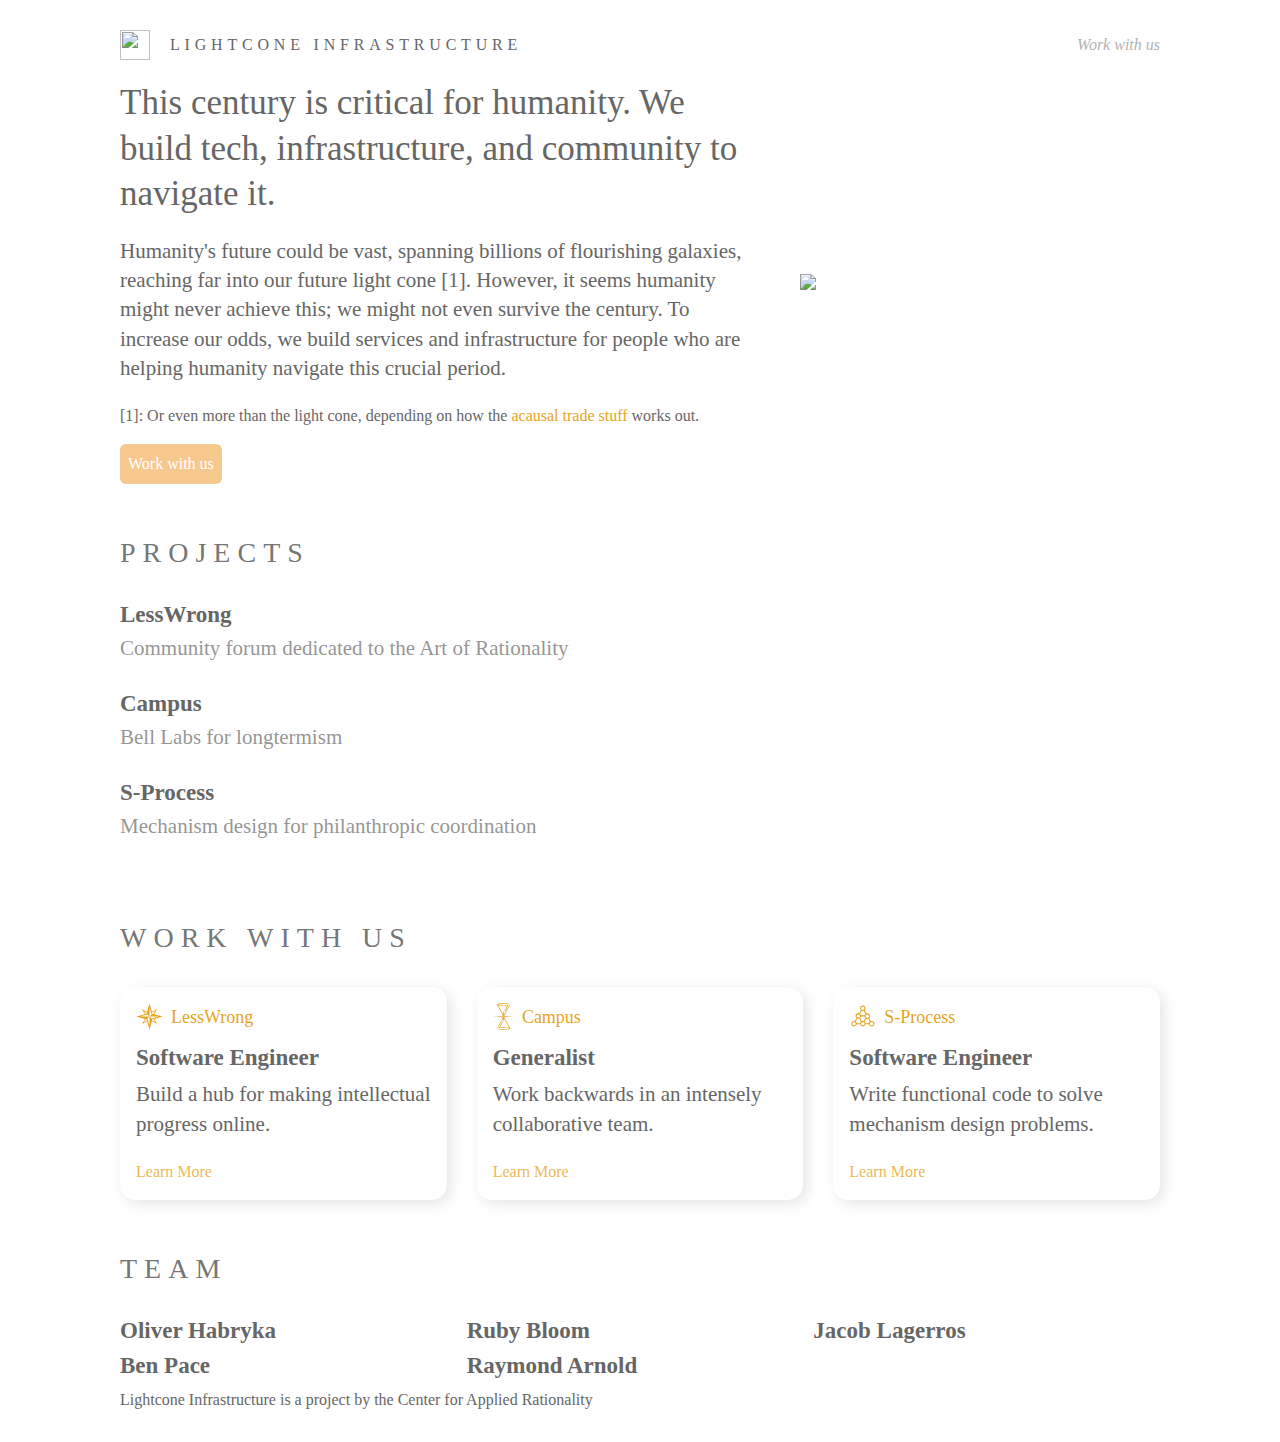
==== index.html @ 1fe07645 "Add hr" ====
<html>
  <head>
    <meta name="viewport" content="width=device-width, initial-scale=1">
    <link rel="stylesheet" href="reset.css">
    <link rel="stylesheet" href="styles.css">
    <link rel="preconnect" href="https://fonts.googleapis.com">
    <link rel="preconnect" href="https://fonts.gstatic.com" crossorigin>
    <link rel="stylesheet" href="https://use.typekit.net/tlf2euo.css">
    <link rel="shortcut icon" type="image/jpg" href="https://res.cloudinary.com/lesswrong-2-0/image/upload/a_90/v1629334277/Lightcone-02_stkgik.svg"/>
    <title>Lightcone Infrastructure</title>
  </head>
  <body>
    <div class="navbar">
      <a href="index.html" class="logo">
        <img class="logo-image" 
          src="https://res.cloudinary.com/lesswrong-2-0/image/upload/v1629334277/Lightcone-02_stkgik.svg"
        />
        <div>Lightcone Infrastructure</div>
      </a>
      <a href="https://airtable.com/shrdqS6JXok99f6EX" class="CTA-button-navbar">
        Work with us
      </a>
    </div>
    <div class="content-area">
      <section class="banner-section">
        <div class="left-section">
          <h1>
            This century is critical for humanity. We build tech, infrastructure, and community to navigate it.
          </h1>
          <p>
            Humanity's future could be vast, spanning billions of flourishing galaxies, reaching far into our future light cone [1]. However, it seems humanity might never achieve this; we might not even survive the century. To increase our odds, we build services and infrastructure for people who are helping humanity navigate this crucial period.
          </p>
          <aside>
            [1]: Or even more than the light cone, depending on how the <a class="linkstyle" href="https://www.lesswrong.com/tag/acausal-trade">acausal trade stuff</a> works out.
          </aside>
          <a href="https://airtable.com/shrdqS6JXok99f6EX" class="CTA-button-center">
            Work with us
          </a>
        </div>
        <div class="right-section">
          <img src="https://res.cloudinary.com/lesswrong-2-0/image/upload/v1629337707/Space_Colonization_Architecture5_e8uuty.png"/>
        </div>
      </section>
      <section class="projects">
        <h2>
          Projects
        </h2>
        <a href="https://www.lesswrong.com/about" class="project">
          <h3>LessWrong</h3>
          <p>Community forum dedicated to the Art of Rationality</p>
        </a>
        <div class="project">
          <h3>Campus</h3>
          <p>Bell Labs for longtermism</p>
        </div>
        <a href="http://survivalandflourishing.fund/" class="project">
          <h3>S-Process</h3>
          <p>Mechanism design for philanthropic coordination</p>
        </a>
      </section>
      <section class="work-with-us">
        <h2>
          Work with Us
        </h2>
        <div class="jobs">
          <a class="job" href="lesswrong-software.html">
            <h4>
              <svg version="1.1" x="0px" y="0px" viewBox="0 0 100 100"><g><path d="M29.1,29.2l6.4,11.6l4.3-0.8l0.8-4.3L29.1,29.2z M40.7,64.5l-0.8-4.3l-4.3-0.8L29.2,71L40.7,64.5z M70.9,70.9l-6.4-11.6l-4.3,0.8l-0.8,4.3L70.9,70.9z M64.4,40.8l6.4-11.6l-11.6,6.4l0.8,4.3L64.4,40.8z M67.4,58.8l10.8,19.4L58.8,67.4L50,98.8l-8.8-31.4L21.9,78.2l10.8-19.4L1.2,50.1l31.4-8.8L21.9,21.9l19.4,10.8L50,1.3l8.8,31.4l19.4-10.8L67.4,41.3L98.8,50L67.4,58.8zM57.7,57.8L83.5,50L50,50.1l7.7-7.7L50,16.6v33.5l-7.7-7.7l-25.8,7.7H50l-7.7,7.7L50,83.5V50.1L57.7,57.8z"></path></g></svg>
              LessWrong
            </h4>
            <h3>Software Engineer</h3>
            <p>Build a hub for making intellectual progress online.</p>
            <button>Learn More</button>
          </a>
          <a class="job" href="campus-generalist.html">
            <h4>
             <svg x="0px" y="0px" viewBox="0 0 158.1 201.2">
                <style type="text/css">
                    .st0{display:none;}
                    .st1{fill-rule:evenodd;clip-rule:evenodd;}
                    .st2{fill:none;}
                </style>
                <path class="st1" d="M79.1,100.6L131,8.5c-2.2,1-3.7,1.9-6.1,2.8L82.3,84.2l-3.3-29.7l-3.3,29.7L37.7,17.1c20.4,6,45.3,7,68,3.2
                    L85.6,56.7l2.7,5.9l27.5-48.9c-24.6,6.1-56.8,5.2-79.4-2c21.7-9,57.2-8.2,81.3-2.1l2-4.4C91.5-2.9,54-1.3,27.1,8.5"/>
                <polyline class="st1" points="158.1,100.6 86.2,97.8 103.9,82.8 82.4,94.8 79.1,100.6 "/>
                <polyline class="st1" points="0,100.6 72,97.8 54.3,82.8 75.8,94.8 79.1,100.6 "/>
                <path class="st1" d="M79.1,100.6l-51.9,92.1c2.2-1,3.7-1.9,6.1-2.8L75.8,117l3.3,29.7l3.3-29.7l38.1,67.1c-20.4-6-45.3-7-68-3.2
                    l20.1-36.5l-2.7-5.9l-27.5,48.9c24.6-6.1,56.8-5.2,79.4,2c-21.7,9-57.2,8.2-81.3,2.1l-2,4.4c28.3,8.1,65.8,6.5,92.6-3.4"/>
                <polyline class="st1" points="158.1,100.6 86.2,103.4 103.9,118.4 82.4,106.4 79.1,100.6 "/>
                <polyline class="st1" points="0,100.6 72,103.4 54.3,118.4 75.8,106.4 79.1,100.6 "/>
              </svg>
  
              Campus
            </h4>
            <h3>Generalist</h3>
            <p>Work backwards in an intensely collaborative team.</p>
            <button>Learn More</button>
          </a>
          <a class="job" href="s-process-developer.html">
            <h4>
              <svg viewBox="0 0 24 24" x="0px" y="0px">
                <g stroke="none" stroke-width="1" fill-rule="evenodd">
                    <g>
                        <path
                            d="M20.125,19.95 C19.298,19.95 18.625,19.277 18.625,18.45 C18.625,17.623 19.298,16.95 20.125,16.95 C20.952,16.95 21.625,17.623 21.625,18.45 C21.625,19.277 20.952,19.95 20.125,19.95 L20.125,19.95 Z M17.671,17.991 L14.749,17.991 C14.651,17.412 14.354,16.906 13.93,16.535 L15.362,14.03 C15.639,14.135 15.936,14.2 16.25,14.2 C16.555,14.2 16.845,14.137 17.115,14.036 L18.541,16.532 C18.099,16.898 17.781,17.405 17.671,17.991 L17.671,17.991 Z M12.292,19.908 C11.464,19.908 10.792,19.235 10.792,18.408 C10.792,17.581 11.464,16.908 12.292,16.908 C13.119,16.908 13.792,17.581 13.792,18.408 C13.792,19.235 13.119,19.908 12.292,19.908 L12.292,19.908 Z M9.834,17.991 L6.954,17.991 C6.836,17.359 6.478,16.816 5.981,16.447 L7.47,13.841 C7.729,13.932 8.002,13.991 8.292,13.991 C8.547,13.991 8.788,13.941 9.02,13.87 L10.578,16.597 C10.193,16.961 9.926,17.445 9.834,17.991 L9.834,17.991 Z M4.5,19.95 C3.673,19.95 3,19.277 3,18.45 C3,17.623 3.673,16.95 4.5,16.95 C5.327,16.95 6,17.623 6,18.45 C6,19.277 5.327,19.95 4.5,19.95 L4.5,19.95 Z M8.292,9.99100005 C9.119,9.99100005 9.792,10.664 9.792,11.491 C9.792,12.318 9.119,12.991 8.292,12.991 C7.464,12.991 6.792,12.318 6.792,11.491 C6.792,10.664 7.464,9.99100005 8.292,9.99100005 L8.292,9.99100005 Z M11.368,7.01900005 C11.655,7.13300005 11.965,7.20000005 12.292,7.20000005 C12.584,7.20000005 12.861,7.14000005 13.122,7.04700005 L14.678,9.77200005 C14.295,10.085 14.01,10.505 13.865,10.991 L10.741,10.991 C10.627,10.431 10.318,9.94800005 9.898,9.59200005 L11.368,7.01900005 Z M12.292,3.20000005 C13.119,3.20000005 13.792,3.87300005 13.792,4.70000005 C13.792,5.52700005 13.119,6.20000005 12.292,6.20000005 C11.464,6.20000005 10.792,5.52700005 10.792,4.70000005 C10.792,3.87300005 11.464,3.20000005 12.292,3.20000005 L12.292,3.20000005 Z M12.292,15.908 C11.987,15.908 11.699,15.971 11.43,16.07 L9.898,13.39 C10.318,13.034 10.627,12.551 10.741,11.991 L13.779,11.991 C13.849,12.578 14.112,13.104 14.516,13.494 L13.06,16.042 C12.817,15.962 12.561,15.908 12.292,15.908 L12.292,15.908 Z M17.75,11.7 C17.75,12.527 17.077,13.2 16.25,13.2 C15.423,13.2 14.75,12.527 14.75,11.7 C14.75,10.873 15.423,10.2 16.25,10.2 C17.077,10.2 17.75,10.873 17.75,11.7 L17.75,11.7 Z M20.125,15.95 C19.88,15.95 19.649,15.996 19.425,16.062 L17.966,13.509 C18.446,13.053 18.75,12.413 18.75,11.7 C18.75,10.321 17.628,9.20000005 16.25,9.20000005 C16.011,9.20000005 15.784,9.24400005 15.565,9.30700005 L13.979,6.53200005 C14.475,6.07500005 14.792,5.42600005 14.792,4.70000005 C14.792,3.32100005 13.67,2.20000005 12.292,2.20000005 C10.913,2.20000005 9.792,3.32100005 9.792,4.70000005 C9.792,5.39200005 10.074,6.01800005 10.529,6.47100005 L9.02,9.11200005 C8.788,9.04100005 8.547,8.99100005 8.292,8.99100005 C6.913,8.99100005 5.792,10.112 5.792,11.491 C5.792,12.221 6.111,12.872 6.611,13.329 L5.072,16.022 C4.887,15.979 4.697,15.95 4.5,15.95 C3.122,15.95 2,17.071 2,18.45 C2,19.829 3.122,20.95 4.5,20.95 C5.692,20.95 6.689,20.11 6.937,18.991 L9.867,18.991 C10.131,20.088 11.115,20.908 12.292,20.908 C13.468,20.908 14.452,20.088 14.716,18.991 L17.688,18.991 C17.936,20.11 18.933,20.95 20.125,20.95 C21.503,20.95 22.625,19.829 22.625,18.45 C22.625,17.071 21.503,15.95 20.125,15.95 L20.125,15.95 Z" />
                    </g>
                </g>
            </svg>
              S-Process
            </h4>
            <h3>Software Engineer</h3>
            <p>Write functional code to solve mechanism design problems.</p>
            <button>Learn More</button>
          </a>
          
        </div>
      </section>
      <section class="team">
        <h2> Team </h2>
        <div class="team-members">
          <div class="member">
            <h3>
              Oliver Habryka
            </h3>
          </div>
          <div class="member">
            <h3>
              Ruby Bloom
            </h3>
          </div>
          <div class="member">
            <h3>
              Jacob Lagerros
            </h3>
          </div>
          <div class="member">
            <h3>
              Ben Pace
            </h3>
          </div>
          <div class="member">
            <h3>
              Raymond Arnold
            </h3>
          </div>
        </div>
      </section>
      </hr>
      <section>
        Lightcone Infrastructure is a project by the <a href="http://www.rationality.org">Center for Applied Rationality</a>
      </section>
    </div>
  </body>
</html>
---- styles.css ----
body {
    font-family: verdigris-mvb-pro-text, serif;
    max-width: 1100px;
    padding: 30px;
    margin-left: auto;
    margin-right: auto;
    color: #666666;
}

a {
    text-decoration: none;
    color: inherit;
}

a:hover {
    opacity: 50%;
}

.linkstyle {
    color: hsl(40deg 79% 52%);
}

p, li {
    font-family: verdigris-mvb-pro-text, serif;
    font-size: 21px;
    line-height: 1.4;
    margin-bottom: 1em;
}

li {
    margin-bottom: 0.3em;
}

aside {
    font-size: 16px;
}

p a {
    color: #ebba57
}

.navbar {
    display: flex;
    flex-direction: row;
    justify-content: space-between;
    margin-bottom: 20px;
    align-items: center;
    gap: 40px;
    flex-wrap: wrap;
    /* flex-wrap: wrap; */
}
.logo {
    display:flex;
    /* align-content: center; */
    align-items: center;
    gap: 20px;
    text-transform: uppercase;
    letter-spacing: 0.3em;
}
.logo-image {
/*     transform: rotate(90deg); */
    width: 30px
}
.CTA-button-navbar {
    background: none;
    border: 0px;
    opacity: 50%;
    font-style: italic;
    display: inline-block;
    flex-shrink: 0;
}

@media (max-width: 650px) { 
    .CTA-button-navbar {
        display: none;     
    }   
}

.CTA-button-center {
    display: inline-block;
    background: hsl(33deg 88% 53%);
    border: 0px solid;
    opacity: 50%;
    /* font-style: italic; */
    padding: 8px;
    border-radius: 6px;
    margin-top: 16px;
    color: white;
}

.banner-section {
    display: flex;
    row-gap: 12px;
    column-gap: 50px;
    /* flex-flow: row wrap; */
    align-items: center;
    flex-wrap: wrap-reverse;
    /* align-content: center; */
    /* justify-items: center; */
    justify-content: center;
}
.left-section {
    /* width: 60%; */
    /* padding-top: 50px; */
    flex: 3.5;
    min-width: 300px;
}

h1 {
    font-size: 35px;
    margin-bottom: 20px;
    line-height: 1.3;
    font-weight: 300;
    /* color: rgba(50,50,50); */
}
.right-section {
    /* width: 40%; */
    /* max-width: 300px; */
    justify-self: center;
    align-self: center;
    flex: 2;
    min-width: 300px;
    max-width: 400px;
}

h2 {
    font-family: verdigris-mvb-pro-text, serif;
    font-size: 28px;
    line-height: 38px;
    letter-spacing: 0.25em;
    text-transform: uppercase;
    color: rgb(80 80 80 / 80%);
    margin-bottom: 30px;
    margin-top: 50px;
    font-weight: 300;
}

h3 {
    font-family: verdigris-mvb-pro-text, serif;
    font-style: normal;
    font-weight: bold;
    font-size: 23px;
    line-height: 25px;
    color: #666666;
    margin-bottom: 10px;
}

.project p {
    font-family: verdigris-mvb-pro-text, serif;
    font-style: normal;
    font-weight: normal;
    font-size: 21px;
    line-height: 22px;
    color: rgba(102, 102, 102, 0.7);
}

.project {
    margin-bottom: 32px;
    display: block;
}

.content-area {
    display: flex;
    flex-direction: column;
    /* gap: 60px; */
}

.job {
    display: block;
    padding: 16px;
    background: #FFFFFF;
    box-shadow: 4px 4px 13px rgba(0, 0, 0, 0.1);
    border-radius: 15px;
    /* max-width: 300px; */
    min-width: 300px;
    flex: 1;
}

.jobs {
    display: flex;
    gap: 30px;
    flex-wrap: wrap;
}

h4 {
    font-family: verdigris-mvb-pro-text, serif;
    font-style: normal;
    font-weight: normal;
    font-size: 18px;
    line-height: 22px;
    color: hsl(40deg 79% 52%);
    margin-bottom: 15px;
    fill: hsl(40deg 79% 52%);
}

.job button {
    border: 0px;
    background: none;
    color: #ebba57;
    padding: 0px;
}

.job svg, .job img {
    height: 1.5em;
    margin-right: 8px
}

.job h4 {
    display: flex;
    align-items: center;
}

.job-posting {
    max-width: 700px;
    margin-left: auto;
    margin-right: auto;
}

.job-posting h1 {
    margin-top: 50px;
}

.team-members {
    display: grid;
    grid-template-columns: repeat(auto-fill,minmax(300px, 1fr));
}

.member {
    /* width: 250px; */
    max-width: 320px;
    min-width: 250px;
    flex: 1;
    display: block;
}
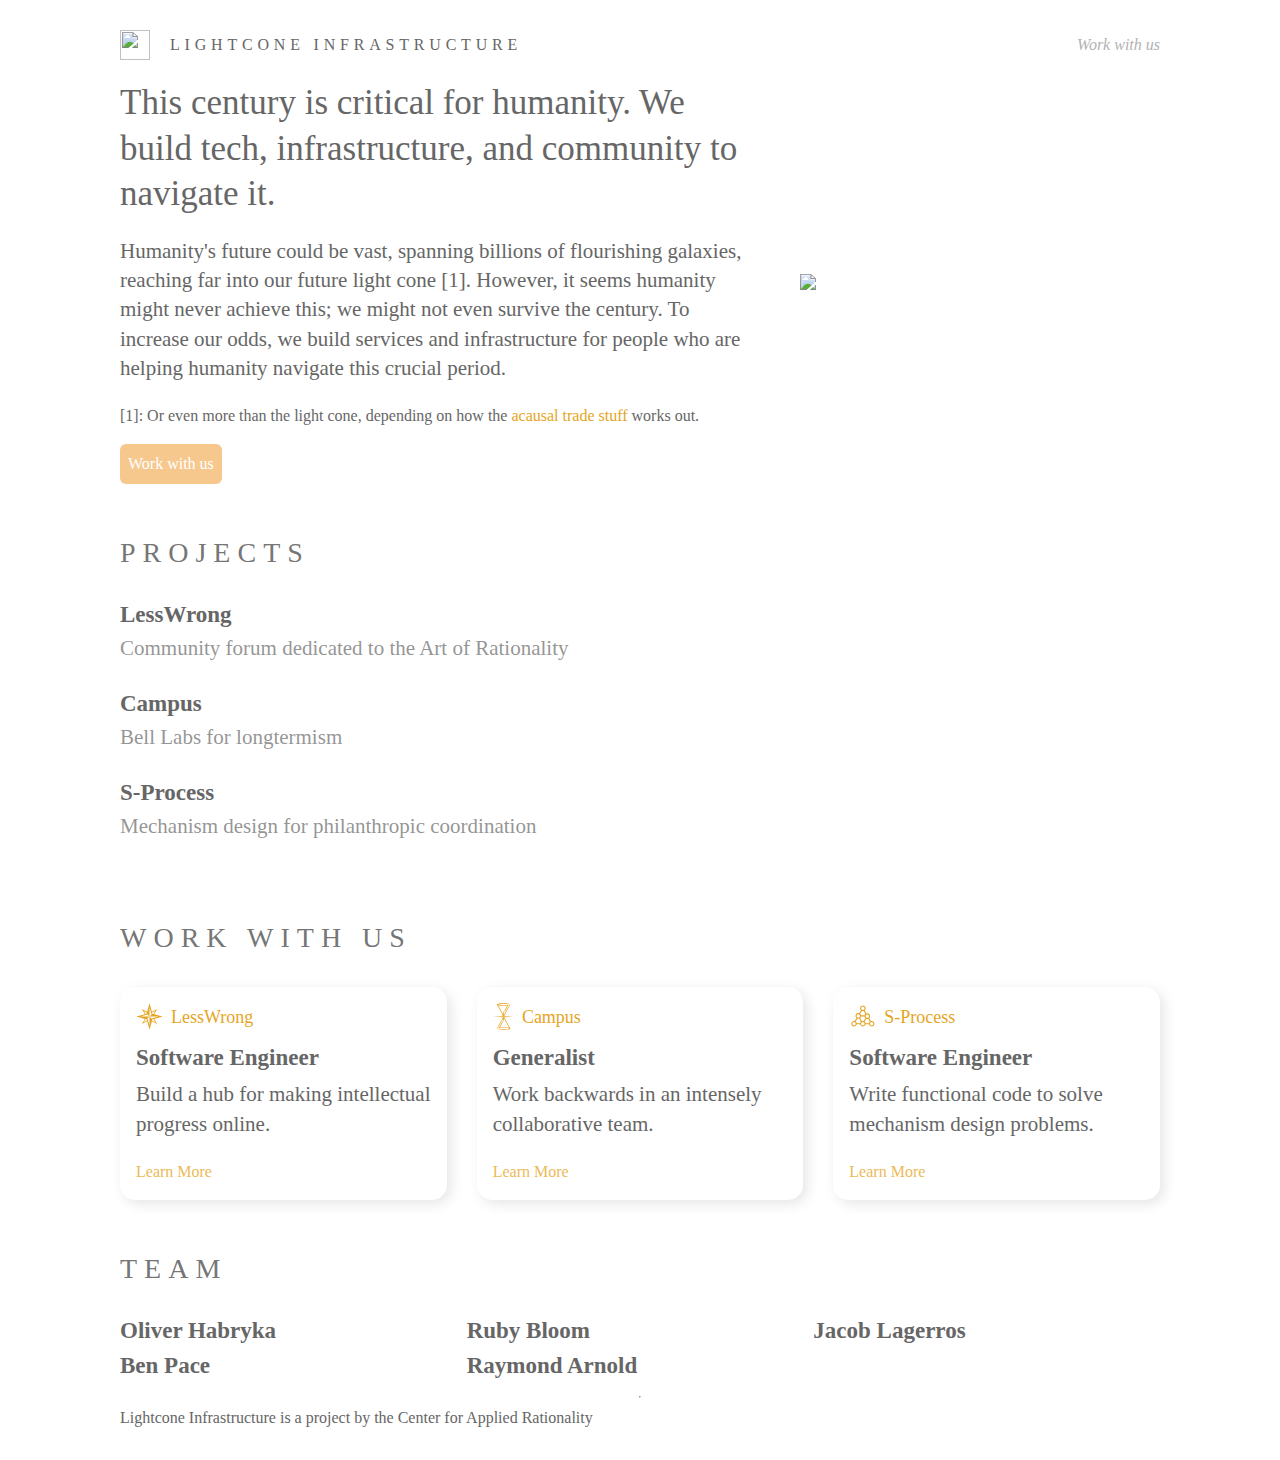
==== commit b0665f2e: "Fix <hr> element" ====
--- a/index.html
+++ b/index.html
@@ -145,7 +145,7 @@
           </div>
         </div>
       </section>
-      </hr>
+      <hr></hr>
       <section>
         Lightcone Infrastructure is a project by the <a href="http://www.rationality.org">Center for Applied Rationality</a>
       </section>
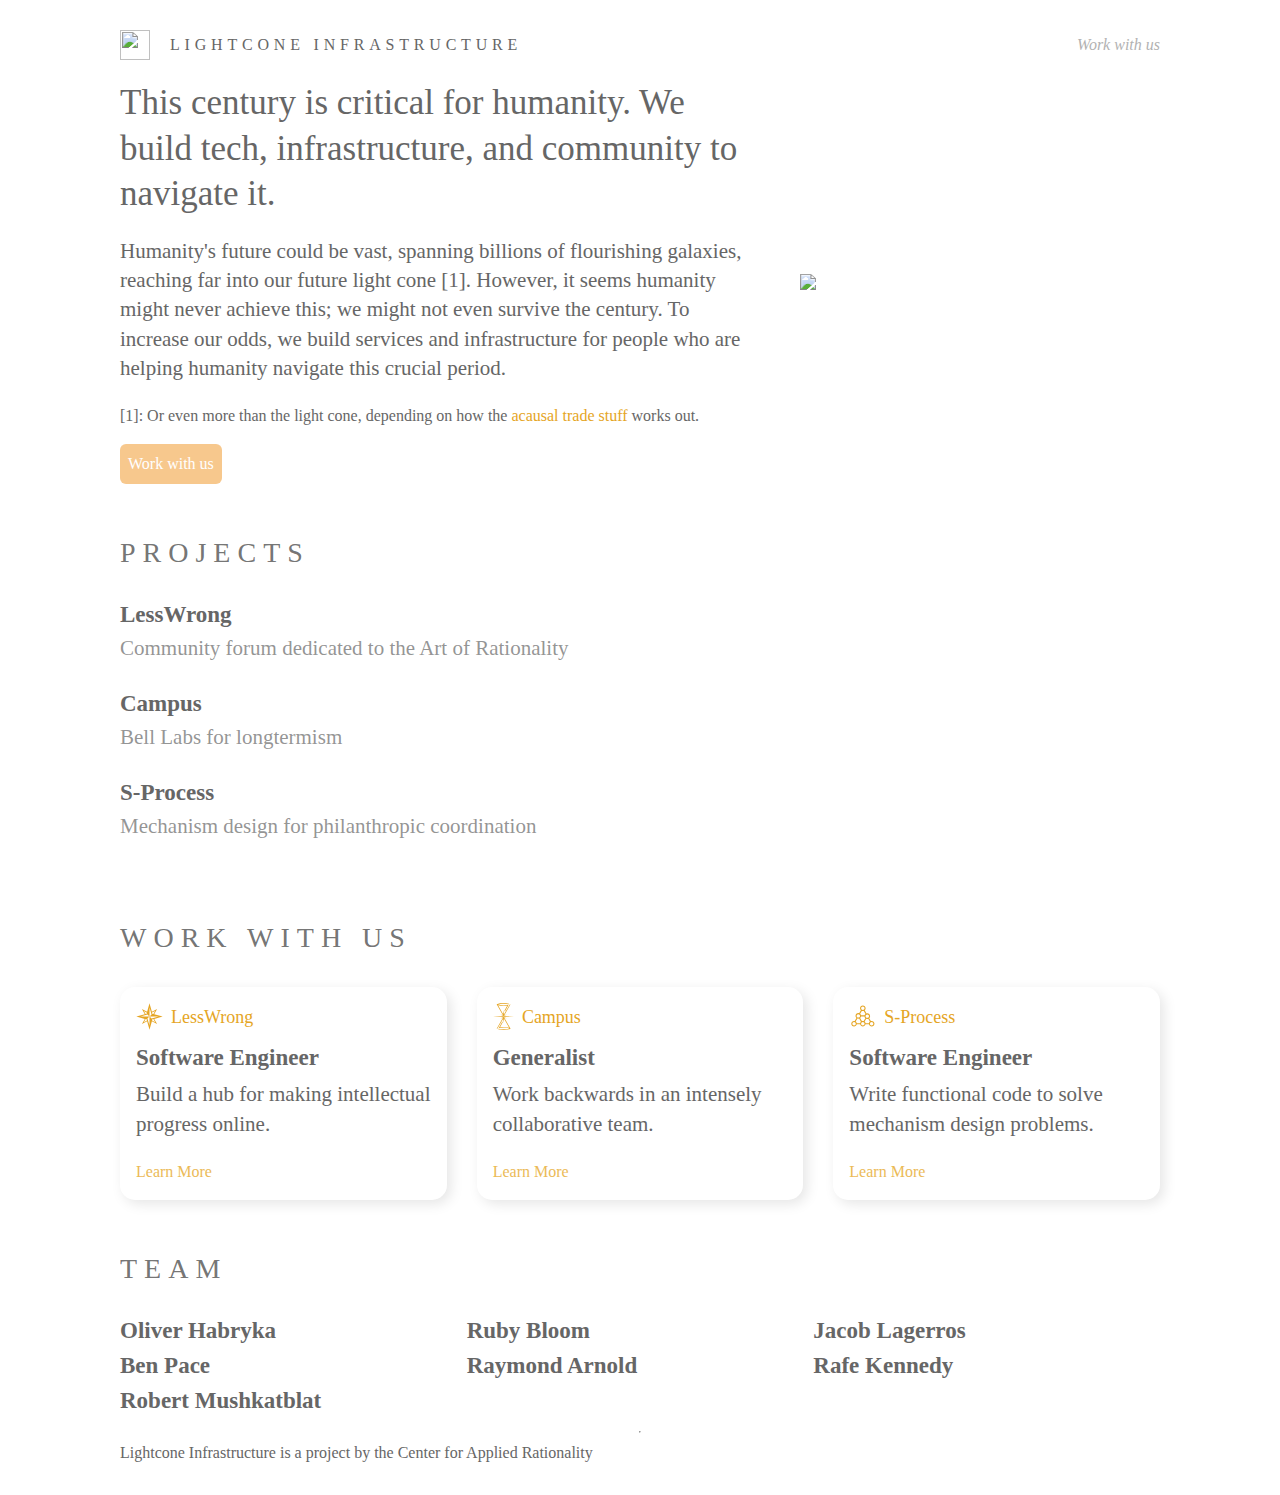
==== commit d88d861a: "Add Rafe + Robert" ====
--- a/index.html
+++ b/index.html
@@ -143,6 +143,16 @@
               Raymond Arnold
             </h3>
           </div>
+          <div class="member">
+            <h3>
+              Rafe Kennedy
+            </h3>
+          </div>
+          <div class="member">
+            <h3>
+              Robert Mushkatblat
+            </h3>
+          </div>
         </div>
       </section>
       <hr></hr>
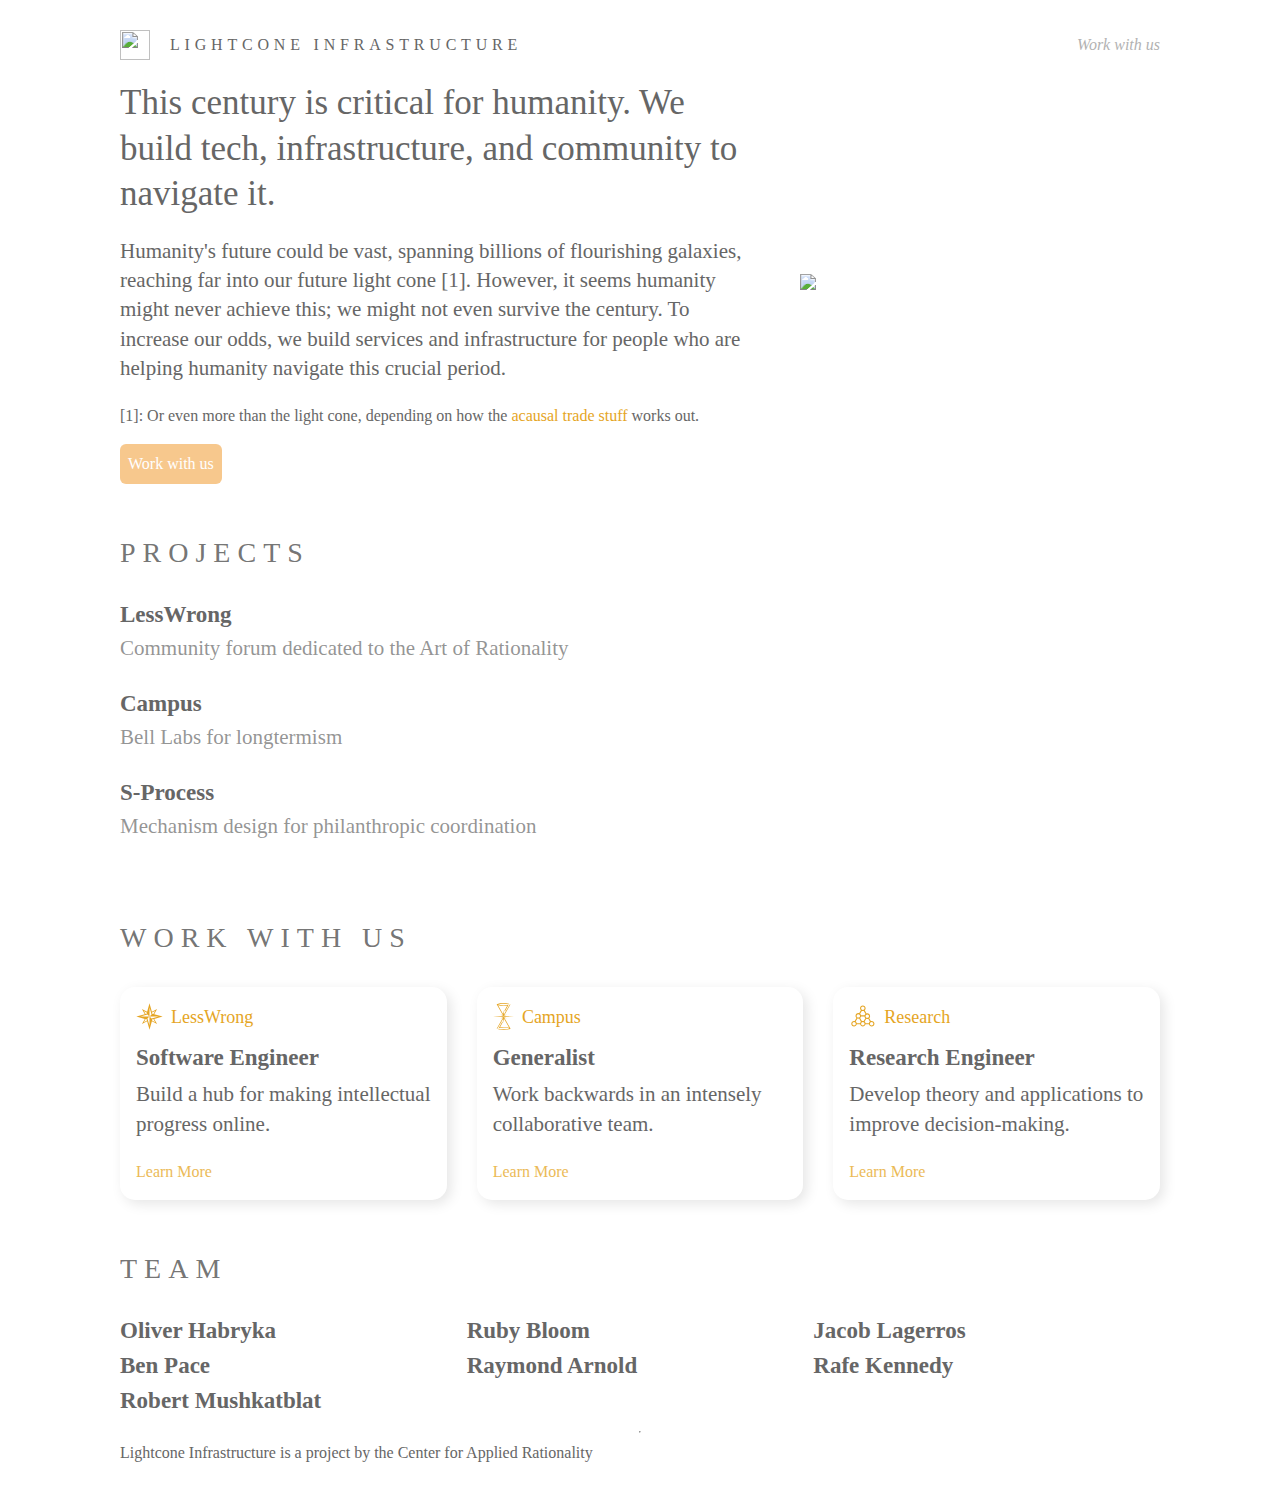
==== commit edbd6fc5: "research position" ====
--- a/index.html
+++ b/index.html
@@ -96,7 +96,7 @@
             <p>Work backwards in an intensely collaborative team.</p>
             <button>Learn More</button>
           </a>
-          <a class="job" href="s-process-developer.html">
+          <a class="job" href="research-engineer.html">
             <h4>
               <svg viewBox="0 0 24 24" x="0px" y="0px">
                 <g stroke="none" stroke-width="1" fill-rule="evenodd">
@@ -106,10 +106,10 @@
                     </g>
                 </g>
             </svg>
-              S-Process
+              Research
             </h4>
-            <h3>Software Engineer</h3>
-            <p>Write functional code to solve mechanism design problems.</p>
+            <h3>Research Engineer</h3>
+            <p>Develop theory and applications to improve decision-making.</p>
             <button>Learn More</button>
           </a>
           
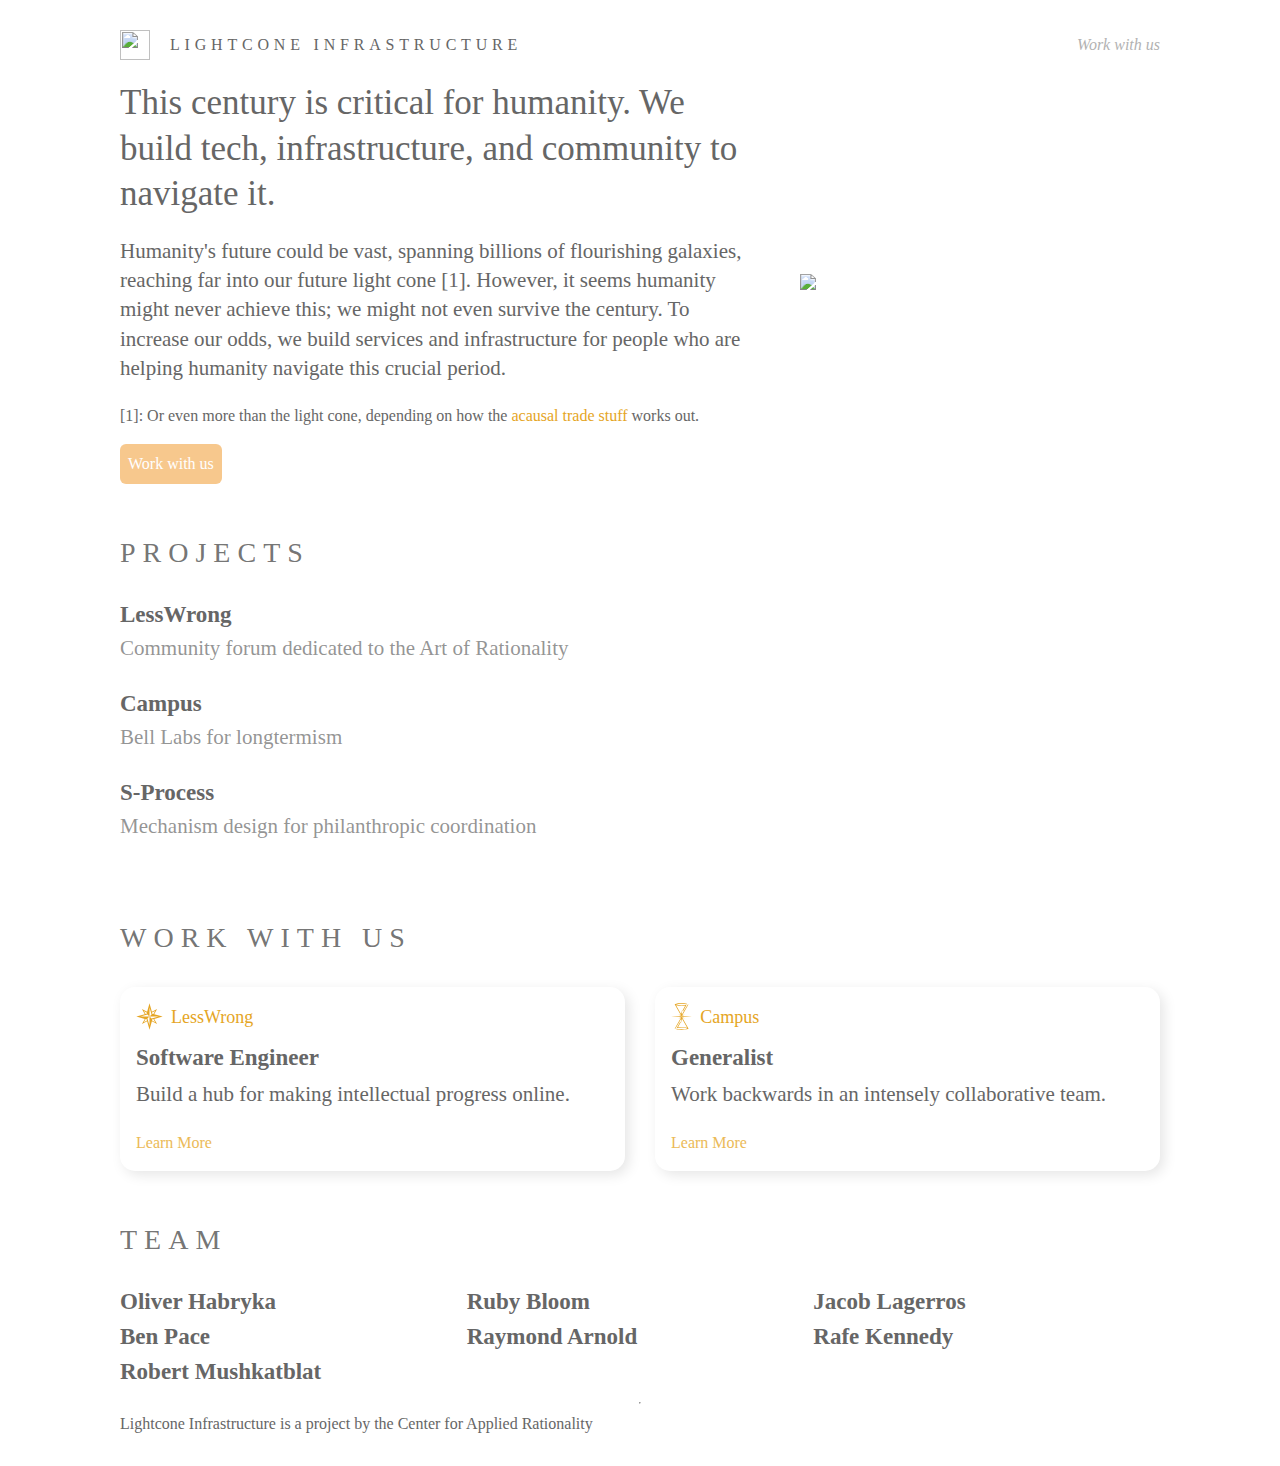
==== commit 7353ba3c: "remove research engineer" ====
--- a/index.html
+++ b/index.html
@@ -96,7 +96,7 @@
             <p>Work backwards in an intensely collaborative team.</p>
             <button>Learn More</button>
           </a>
-          <a class="job" href="research-engineer.html">
+          <!-- <a class="job" href="research-engineer.html">
             <h4>
               <svg viewBox="0 0 24 24" x="0px" y="0px">
                 <g stroke="none" stroke-width="1" fill-rule="evenodd">
@@ -111,7 +111,7 @@
             <h3>Research Engineer</h3>
             <p>Develop theory and applications to improve decision-making.</p>
             <button>Learn More</button>
-          </a>
+          </a> -->
           
         </div>
       </section>
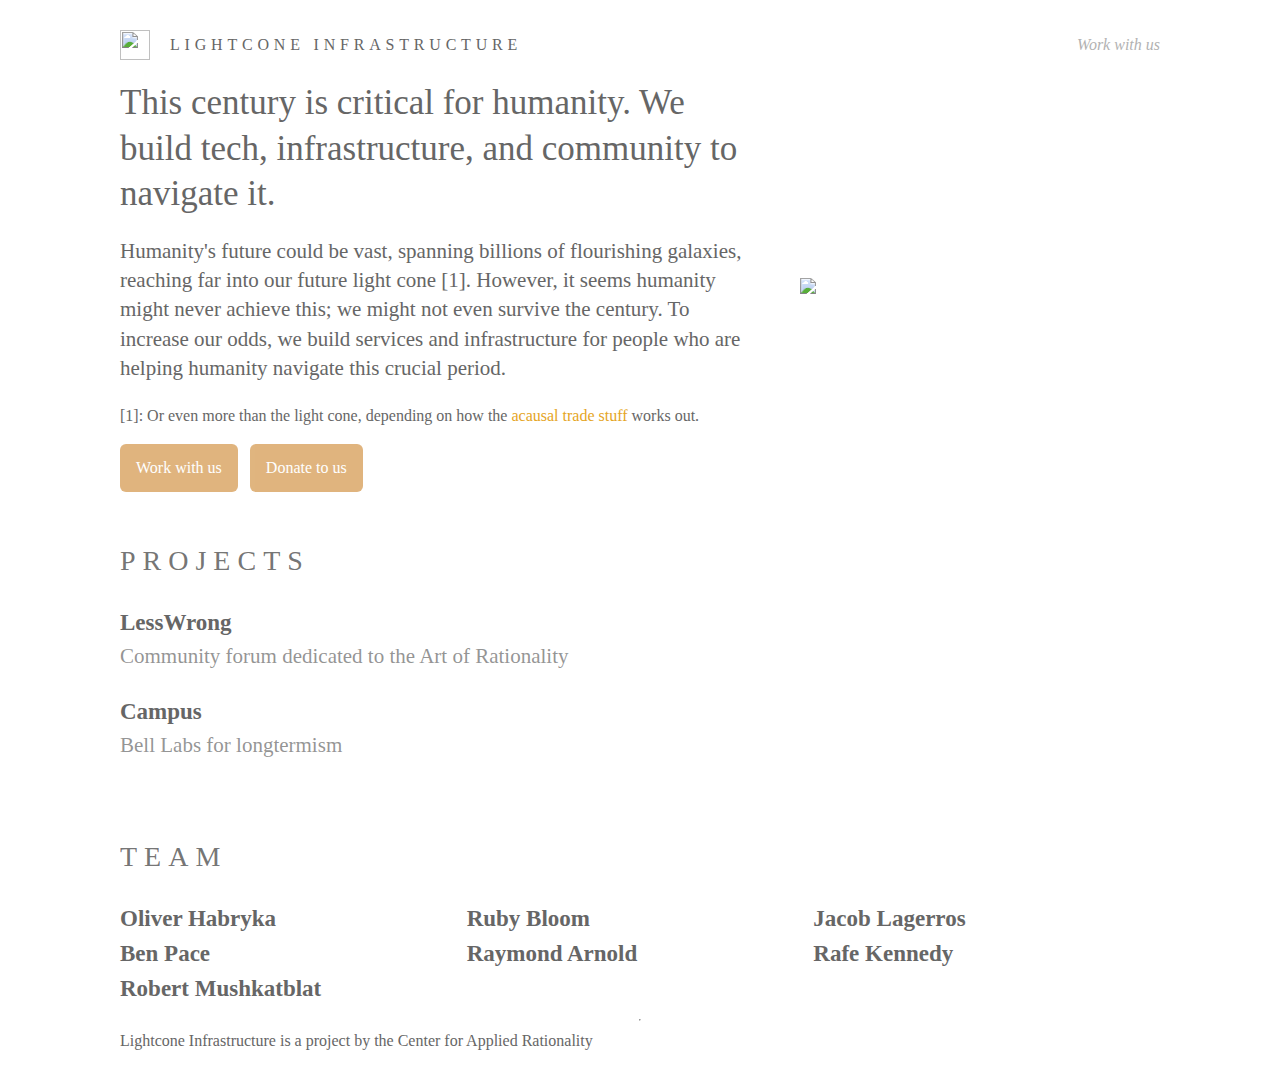
==== commit db1e37f2: "Add donate button" ====
--- a/index.html
+++ b/index.html
@@ -17,7 +17,7 @@
         />
         <div>Lightcone Infrastructure</div>
       </a>
-      <a href="https://airtable.com/shrdqS6JXok99f6EX" class="CTA-button-navbar">
+      <a href="./jobs.html" class="CTA-button-navbar">
         Work with us
       </a>
     </div>
@@ -33,8 +33,11 @@
           <aside>
             [1]: Or even more than the light cone, depending on how the <a class="linkstyle" href="https://www.lesswrong.com/tag/acausal-trade">acausal trade stuff</a> works out.
           </aside>
-          <a href="https://airtable.com/shrdqS6JXok99f6EX" class="CTA-button-center">
+          <a href="./jobs.html" class="CTA-button-center">
             Work with us
+          </a>
+          <a href="https://manifund.org/projects/lightcone-infrastructure" class="CTA-button-center">
+            Donate to us
           </a>
         </div>
         <div class="right-section">
@@ -53,12 +56,8 @@
           <h3>Campus</h3>
           <p>Bell Labs for longtermism</p>
         </div>
-        <a href="http://survivalandflourishing.fund/" class="project">
-          <h3>S-Process</h3>
-          <p>Mechanism design for philanthropic coordination</p>
-        </a>
       </section>
-      <section class="work-with-us">
+      <!-- <section class="work-with-us">
         <h2>
           Work with Us
         </h2>
@@ -69,7 +68,6 @@
               LessWrong
             </h4>
             <h3>Software Engineer</h3>
-            <p>Build a hub for making intellectual progress online.</p>
             <button>Learn More</button>
           </a>
           <a class="job" href="campus-generalist.html">
@@ -93,28 +91,18 @@
               Campus
             </h4>
             <h3>Generalist</h3>
-            <p>Work backwards in an intensely collaborative team.</p>
             <button>Learn More</button>
           </a>
-          <!-- <a class="job" href="research-engineer.html">
+          <a class="job" href="engineering-product-manager.html">
             <h4>
-              <svg viewBox="0 0 24 24" x="0px" y="0px">
-                <g stroke="none" stroke-width="1" fill-rule="evenodd">
-                    <g>
-                        <path
-                            d="M20.125,19.95 C19.298,19.95 18.625,19.277 18.625,18.45 C18.625,17.623 19.298,16.95 20.125,16.95 C20.952,16.95 21.625,17.623 21.625,18.45 C21.625,19.277 20.952,19.95 20.125,19.95 L20.125,19.95 Z M17.671,17.991 L14.749,17.991 C14.651,17.412 14.354,16.906 13.93,16.535 L15.362,14.03 C15.639,14.135 15.936,14.2 16.25,14.2 C16.555,14.2 16.845,14.137 17.115,14.036 L18.541,16.532 C18.099,16.898 17.781,17.405 17.671,17.991 L17.671,17.991 Z M12.292,19.908 C11.464,19.908 10.792,19.235 10.792,18.408 C10.792,17.581 11.464,16.908 12.292,16.908 C13.119,16.908 13.792,17.581 13.792,18.408 C13.792,19.235 13.119,19.908 12.292,19.908 L12.292,19.908 Z M9.834,17.991 L6.954,17.991 C6.836,17.359 6.478,16.816 5.981,16.447 L7.47,13.841 C7.729,13.932 8.002,13.991 8.292,13.991 C8.547,13.991 8.788,13.941 9.02,13.87 L10.578,16.597 C10.193,16.961 9.926,17.445 9.834,17.991 L9.834,17.991 Z M4.5,19.95 C3.673,19.95 3,19.277 3,18.45 C3,17.623 3.673,16.95 4.5,16.95 C5.327,16.95 6,17.623 6,18.45 C6,19.277 5.327,19.95 4.5,19.95 L4.5,19.95 Z M8.292,9.99100005 C9.119,9.99100005 9.792,10.664 9.792,11.491 C9.792,12.318 9.119,12.991 8.292,12.991 C7.464,12.991 6.792,12.318 6.792,11.491 C6.792,10.664 7.464,9.99100005 8.292,9.99100005 L8.292,9.99100005 Z M11.368,7.01900005 C11.655,7.13300005 11.965,7.20000005 12.292,7.20000005 C12.584,7.20000005 12.861,7.14000005 13.122,7.04700005 L14.678,9.77200005 C14.295,10.085 14.01,10.505 13.865,10.991 L10.741,10.991 C10.627,10.431 10.318,9.94800005 9.898,9.59200005 L11.368,7.01900005 Z M12.292,3.20000005 C13.119,3.20000005 13.792,3.87300005 13.792,4.70000005 C13.792,5.52700005 13.119,6.20000005 12.292,6.20000005 C11.464,6.20000005 10.792,5.52700005 10.792,4.70000005 C10.792,3.87300005 11.464,3.20000005 12.292,3.20000005 L12.292,3.20000005 Z M12.292,15.908 C11.987,15.908 11.699,15.971 11.43,16.07 L9.898,13.39 C10.318,13.034 10.627,12.551 10.741,11.991 L13.779,11.991 C13.849,12.578 14.112,13.104 14.516,13.494 L13.06,16.042 C12.817,15.962 12.561,15.908 12.292,15.908 L12.292,15.908 Z M17.75,11.7 C17.75,12.527 17.077,13.2 16.25,13.2 C15.423,13.2 14.75,12.527 14.75,11.7 C14.75,10.873 15.423,10.2 16.25,10.2 C17.077,10.2 17.75,10.873 17.75,11.7 L17.75,11.7 Z M20.125,15.95 C19.88,15.95 19.649,15.996 19.425,16.062 L17.966,13.509 C18.446,13.053 18.75,12.413 18.75,11.7 C18.75,10.321 17.628,9.20000005 16.25,9.20000005 C16.011,9.20000005 15.784,9.24400005 15.565,9.30700005 L13.979,6.53200005 C14.475,6.07500005 14.792,5.42600005 14.792,4.70000005 C14.792,3.32100005 13.67,2.20000005 12.292,2.20000005 C10.913,2.20000005 9.792,3.32100005 9.792,4.70000005 C9.792,5.39200005 10.074,6.01800005 10.529,6.47100005 L9.02,9.11200005 C8.788,9.04100005 8.547,8.99100005 8.292,8.99100005 C6.913,8.99100005 5.792,10.112 5.792,11.491 C5.792,12.221 6.111,12.872 6.611,13.329 L5.072,16.022 C4.887,15.979 4.697,15.95 4.5,15.95 C3.122,15.95 2,17.071 2,18.45 C2,19.829 3.122,20.95 4.5,20.95 C5.692,20.95 6.689,20.11 6.937,18.991 L9.867,18.991 C10.131,20.088 11.115,20.908 12.292,20.908 C13.468,20.908 14.452,20.088 14.716,18.991 L17.688,18.991 C17.936,20.11 18.933,20.95 20.125,20.95 C21.503,20.95 22.625,19.829 22.625,18.45 C22.625,17.071 21.503,15.95 20.125,15.95 L20.125,15.95 Z" />
-                    </g>
-                </g>
-            </svg>
-              Research
+              <svg version="1.1" x="0px" y="0px" viewBox="0 0 100 100"><g><path d="M29.1,29.2l6.4,11.6l4.3-0.8l0.8-4.3L29.1,29.2z M40.7,64.5l-0.8-4.3l-4.3-0.8L29.2,71L40.7,64.5z M70.9,70.9l-6.4-11.6l-4.3,0.8l-0.8,4.3L70.9,70.9z M64.4,40.8l6.4-11.6l-11.6,6.4l0.8,4.3L64.4,40.8z M67.4,58.8l10.8,19.4L58.8,67.4L50,98.8l-8.8-31.4L21.9,78.2l10.8-19.4L1.2,50.1l31.4-8.8L21.9,21.9l19.4,10.8L50,1.3l8.8,31.4l19.4-10.8L67.4,41.3L98.8,50L67.4,58.8zM57.7,57.8L83.5,50L50,50.1l7.7-7.7L50,16.6v33.5l-7.7-7.7l-25.8,7.7H50l-7.7,7.7L50,83.5V50.1L57.7,57.8z"></path></g></svg>
+              LessWrong
             </h4>
-            <h3>Research Engineer</h3>
-            <p>Develop theory and applications to improve decision-making.</p>
+            <h3>Engineering and Product Manager</h3>
             <button>Learn More</button>
-          </a> -->
-          
+          </a>
         </div>
-      </section>
+      </section> -->
       <section class="team">
         <h2> Team </h2>
         <div class="team-members">
--- a/styles.css
+++ b/styles.css
@@ -78,14 +78,15 @@
 
 .CTA-button-center {
     display: inline-block;
-    background: hsl(33deg 88% 53%);
+    background: hsl(33deg 100% 38%);
     border: 0px solid;
     opacity: 50%;
     /* font-style: italic; */
-    padding: 8px;
+    padding: 12px 16px;
     border-radius: 6px;
     margin-top: 16px;
     color: white;
+    margin-right: 8px;
 }
 
 .banner-section {
@@ -166,7 +167,7 @@
 }
 
 .job {
-    display: block;
+    display: flex;
     padding: 16px;
     background: #FFFFFF;
     box-shadow: 4px 4px 13px rgba(0, 0, 0, 0.1);
@@ -174,6 +175,9 @@
     /* max-width: 300px; */
     min-width: 300px;
     flex: 1;
+    flex-direction: column;
+    justify-content: space-between;
+    align-items: flex-start;
 }
 
 .jobs {
@@ -231,4 +235,9 @@
     min-width: 250px;
     flex: 1;
     display: block;
+}
+.footer {
+    position: absolute;
+    padding: 16px 0;
+    bottom: 0;
 }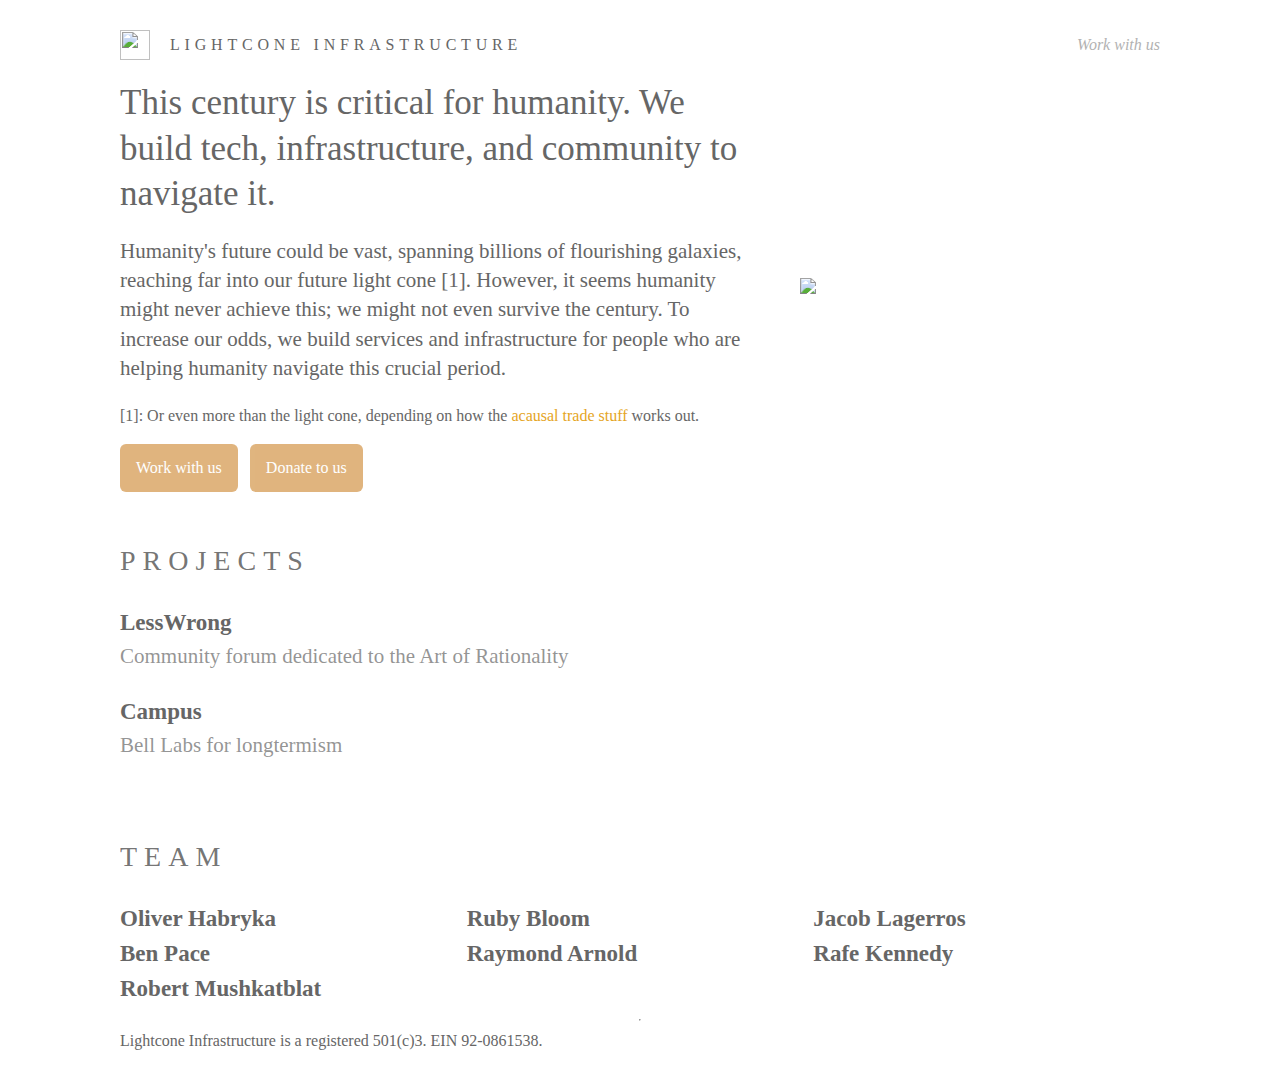
==== commit 7d137238: "Update index.html" ====
--- a/index.html
+++ b/index.html
@@ -36,7 +36,7 @@
           <a href="./jobs.html" class="CTA-button-center">
             Work with us
           </a>
-          <a href="https://manifund.org/projects/lightcone-infrastructure" class="CTA-button-center">
+          <a href="https://donate.stripe.com/eVabKXekTfds5aw6oo" class="CTA-button-center">
             Donate to us
           </a>
         </div>
@@ -145,7 +145,7 @@
       </section>
       <hr></hr>
       <section>
-        Lightcone Infrastructure is a project by the <a href="http://www.rationality.org">Center for Applied Rationality</a>
+        Lightcone Infrastructure is a registered 501(c)3. EIN 92-0861538.
       </section>
     </div>
   </body>
